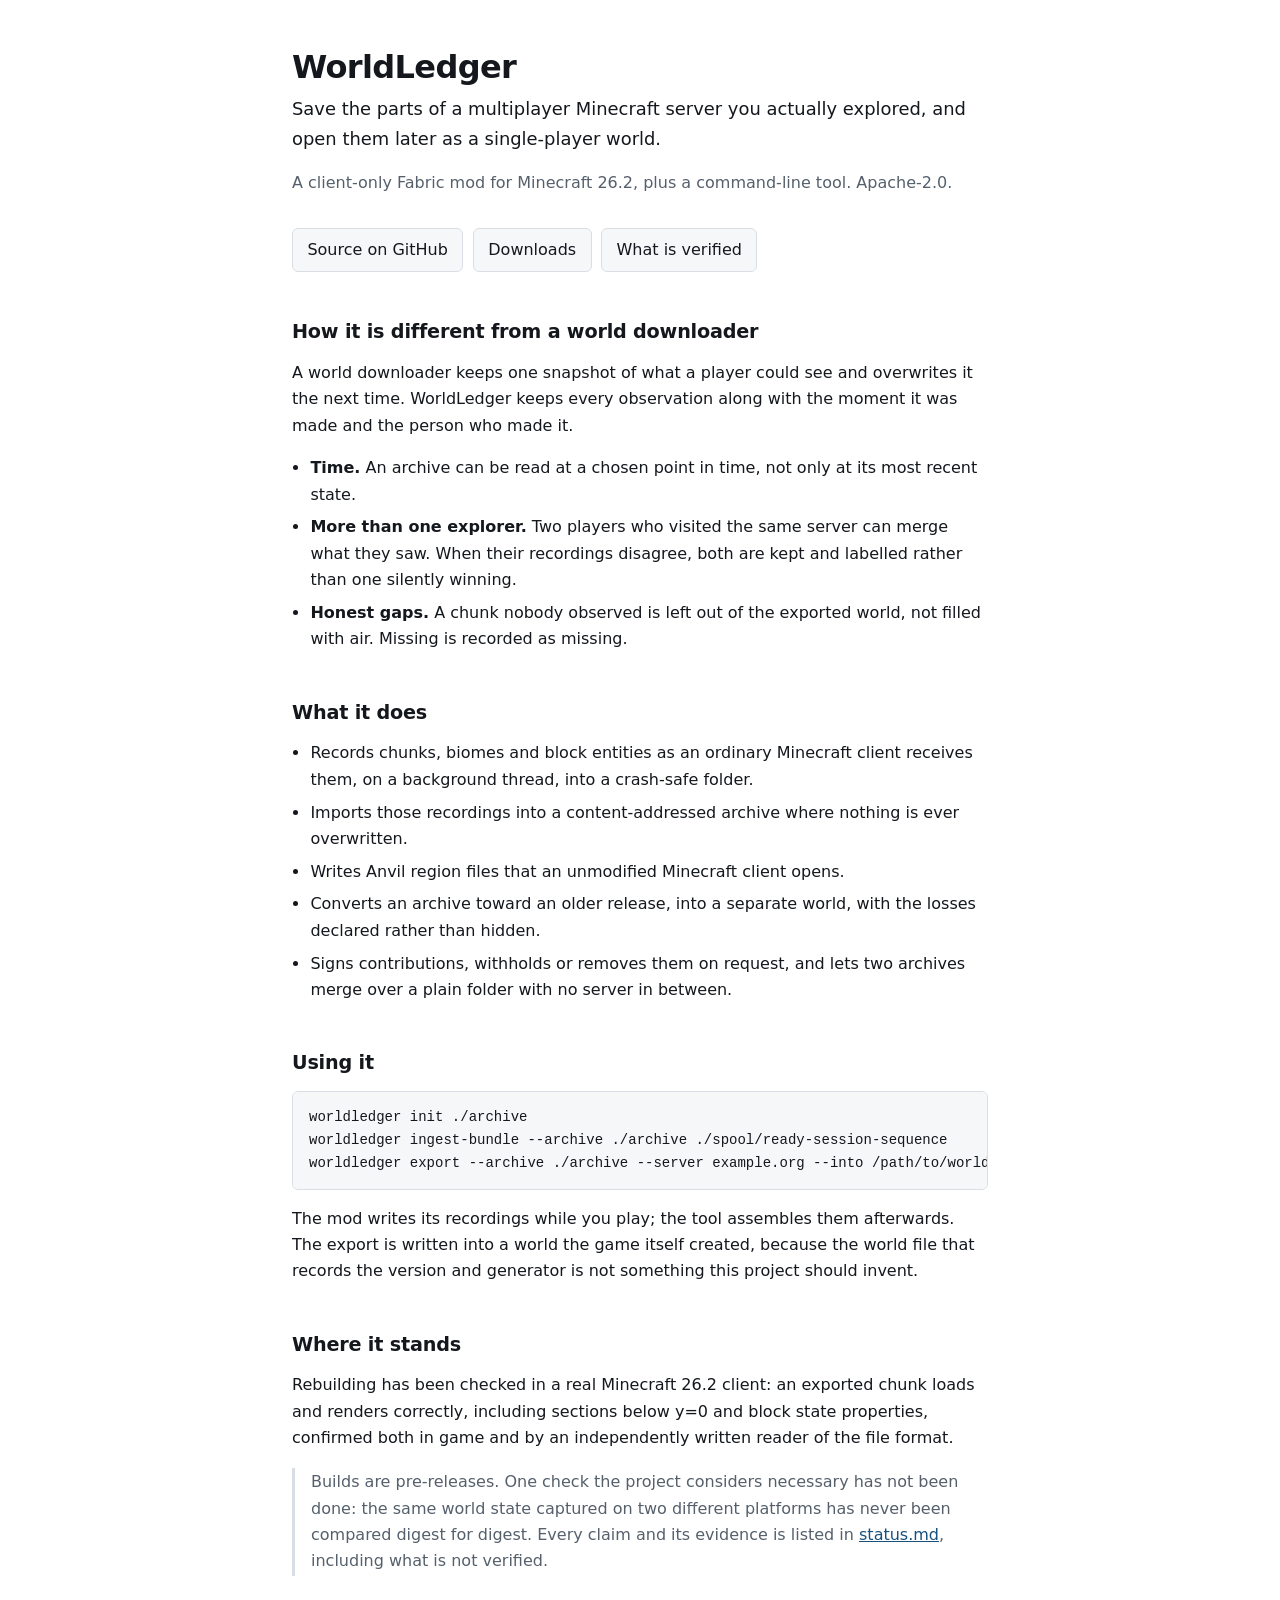
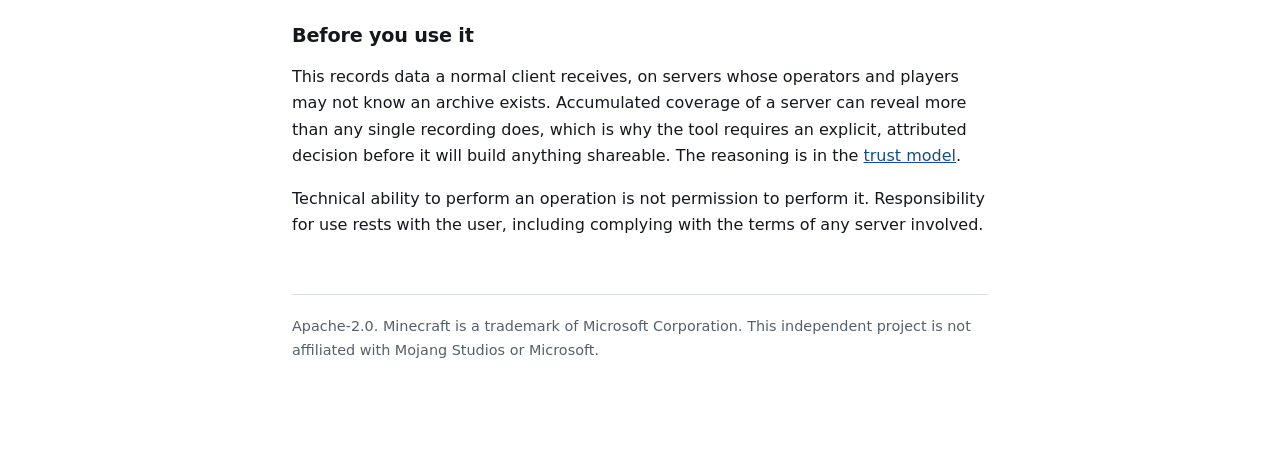
==== site/index.html @ 488b2667 "Publish a page a search engine can index, and say what this is in plain words A repository page is i" ====
<!doctype html>
<html lang="en">
<head>
<meta charset="utf-8">
<meta name="viewport" content="width=device-width, initial-scale=1">
<title>WorldLedger - save and rebuild a multiplayer Minecraft world you explored</title>
<meta name="description" content="A client-only Fabric mod for Minecraft 26.2 that records the chunks you actually see on a multiplayer server, and a command-line tool that turns those recordings into a world you can open in single player. Keeps every observation with its time and contributor instead of overwriting.">
<link rel="canonical" href="https://tonylu786.github.io/WorldLedger/">

<meta property="og:type" content="website">
<meta property="og:site_name" content="WorldLedger">
<meta property="og:title" content="WorldLedger - save and rebuild a multiplayer Minecraft world you explored">
<meta property="og:description" content="Record the chunks you see on a Minecraft multiplayer server and rebuild them as a single-player world. Keeps every observation with its time and contributor instead of overwriting.">
<meta property="og:url" content="https://tonylu786.github.io/WorldLedger/">
<meta name="twitter:card" content="summary">

<script type="application/ld+json">
{
  "@context": "https://schema.org",
  "@type": "SoftwareApplication",
  "name": "WorldLedger",
  "applicationCategory": "UtilitiesApplication",
  "operatingSystem": "Windows, macOS, Linux",
  "description": "A client-only Fabric mod for Minecraft 26.2 that records observed chunks on a multiplayer server, and a command-line tool that rebuilds them into a single-player world.",
  "url": "https://tonylu786.github.io/WorldLedger/",
  "codeRepository": "https://github.com/TonyLu786/WorldLedger",
  "programmingLanguage": ["Go", "Java"],
  "license": "https://www.apache.org/licenses/LICENSE-2.0",
  "isAccessibleForFree": true
}
</script>

<style>
:root {
  color-scheme: light dark;
  --ink: #14181d;
  --muted: #55606c;
  --line: #d9dee4;
  --bg: #ffffff;
  --panel: #f5f7f9;
  --link: #16507d;
}
@media (prefers-color-scheme: dark) {
  :root {
    --ink: #e6e9ed;
    --muted: #9aa5b1;
    --line: #2b3239;
    --bg: #0e1216;
    --panel: #161c22;
    --link: #7fb6e6;
  }
}
* { box-sizing: border-box; }
body {
  margin: 0;
  background: var(--bg);
  color: var(--ink);
  font: 16px/1.65 system-ui, -apple-system, "Segoe UI", Roboto, sans-serif;
}
main { max-width: 46rem; margin: 0 auto; padding: 3rem 1.25rem 5rem; }
h1 { font-size: 2rem; line-height: 1.2; margin: 0 0 .5rem; letter-spacing: -.02em; }
h2 { font-size: 1.2rem; margin: 2.75rem 0 .75rem; letter-spacing: -.01em; }
p { margin: 0 0 1rem; }
.lede { font-size: 1.12rem; color: var(--ink); }
.sub { color: var(--muted); margin-bottom: 2rem; }
a { color: var(--link); }
ul { padding-left: 1.15rem; margin: 0 0 1rem; }
li { margin-bottom: .4rem; }
pre {
  background: var(--panel);
  border: 1px solid var(--line);
  border-radius: 6px;
  padding: .85rem 1rem;
  overflow-x: auto;
  font-size: .875rem;
  margin: 0 0 1rem;
}
code { font-family: ui-monospace, SFMono-Regular, Menlo, Consolas, monospace; }
.note {
  border-left: 3px solid var(--line);
  padding: .1rem 0 .1rem 1rem;
  color: var(--muted);
  margin: 0 0 1rem;
}
.actions { display: flex; flex-wrap: wrap; gap: .6rem; margin: 1.5rem 0 0; }
.actions a {
  display: inline-block;
  border: 1px solid var(--line);
  border-radius: 6px;
  padding: .5rem .9rem;
  text-decoration: none;
  color: var(--ink);
  background: var(--panel);
}
footer { border-top: 1px solid var(--line); margin-top: 3.5rem; padding-top: 1.25rem; color: var(--muted); font-size: .9rem; }
</style>
</head>
<body>
<main>
  <h1>WorldLedger</h1>
  <p class="lede">Save the parts of a multiplayer Minecraft server you actually explored, and open them later as a single-player world.</p>
  <p class="sub">A client-only Fabric mod for Minecraft 26.2, plus a command-line tool. Apache-2.0.</p>

  <div class="actions">
    <a href="https://github.com/TonyLu786/WorldLedger">Source on GitHub</a>
    <a href="https://github.com/TonyLu786/WorldLedger/releases">Downloads</a>
    <a href="https://github.com/TonyLu786/WorldLedger/blob/main/docs/status.md">What is verified</a>
  </div>

  <h2>How it is different from a world downloader</h2>
  <p>A world downloader keeps one snapshot of what a player could see and overwrites it the next time. WorldLedger keeps every observation along with the moment it was made and the person who made it.</p>
  <ul>
    <li><strong>Time.</strong> An archive can be read at a chosen point in time, not only at its most recent state.</li>
    <li><strong>More than one explorer.</strong> Two players who visited the same server can merge what they saw. When their recordings disagree, both are kept and labelled rather than one silently winning.</li>
    <li><strong>Honest gaps.</strong> A chunk nobody observed is left out of the exported world, not filled with air. Missing is recorded as missing.</li>
  </ul>

  <h2>What it does</h2>
  <ul>
    <li>Records chunks, biomes and block entities as an ordinary Minecraft client receives them, on a background thread, into a crash-safe folder.</li>
    <li>Imports those recordings into a content-addressed archive where nothing is ever overwritten.</li>
    <li>Writes Anvil region files that an unmodified Minecraft client opens.</li>
    <li>Converts an archive toward an older release, into a separate world, with the losses declared rather than hidden.</li>
    <li>Signs contributions, withholds or removes them on request, and lets two archives merge over a plain folder with no server in between.</li>
  </ul>

  <h2>Using it</h2>
  <pre><code>worldledger init ./archive
worldledger ingest-bundle --archive ./archive ./spool/ready-session-sequence
worldledger export --archive ./archive --server example.org --into /path/to/world</code></pre>
  <p>The mod writes its recordings while you play; the tool assembles them afterwards. The export is written into a world the game itself created, because the world file that records the version and generator is not something this project should invent.</p>

  <h2>Where it stands</h2>
  <p>Rebuilding has been checked in a real Minecraft 26.2 client: an exported chunk loads and renders correctly, including sections below y=0 and block state properties, confirmed both in game and by an independently written reader of the file format.</p>
  <p class="note">Builds are pre-releases. One check the project considers necessary has not been done: the same world state captured on two different platforms has never been compared digest for digest. Every claim and its evidence is listed in <a href="https://github.com/TonyLu786/WorldLedger/blob/main/docs/status.md">status.md</a>, including what is not verified.</p>

  <h2>Before you use it</h2>
  <p>This records data a normal client receives, on servers whose operators and players may not know an archive exists. Accumulated coverage of a server can reveal more than any single recording does, which is why the tool requires an explicit, attributed decision before it will build anything shareable. The reasoning is in the <a href="https://github.com/TonyLu786/WorldLedger/blob/main/docs/trust-model.md">trust model</a>.</p>
  <p>Technical ability to perform an operation is not permission to perform it. Responsibility for use rests with the user, including complying with the terms of any server involved.</p>

  <footer>
    <p>Apache-2.0. Minecraft is a trademark of Microsoft Corporation. This independent project is not affiliated with Mojang Studios or Microsoft.</p>
  </footer>
</main>
</body>
</html>
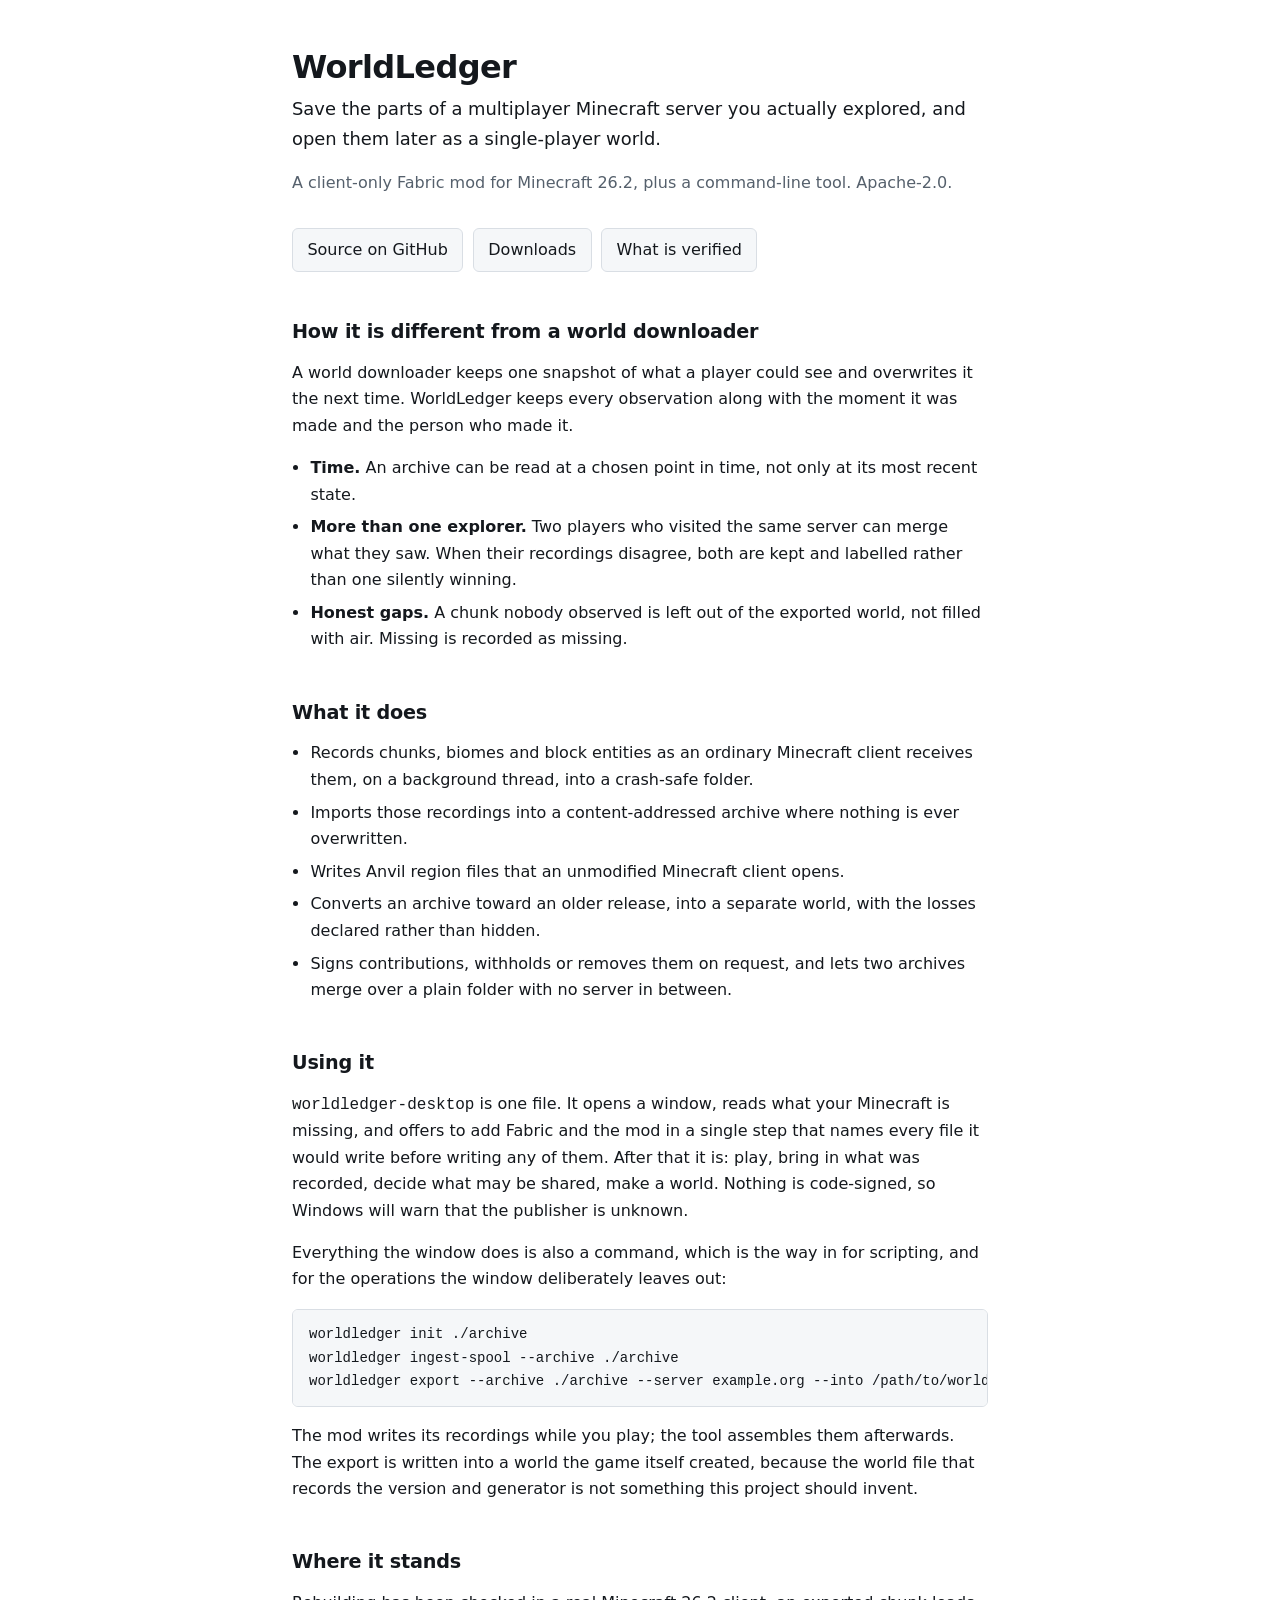
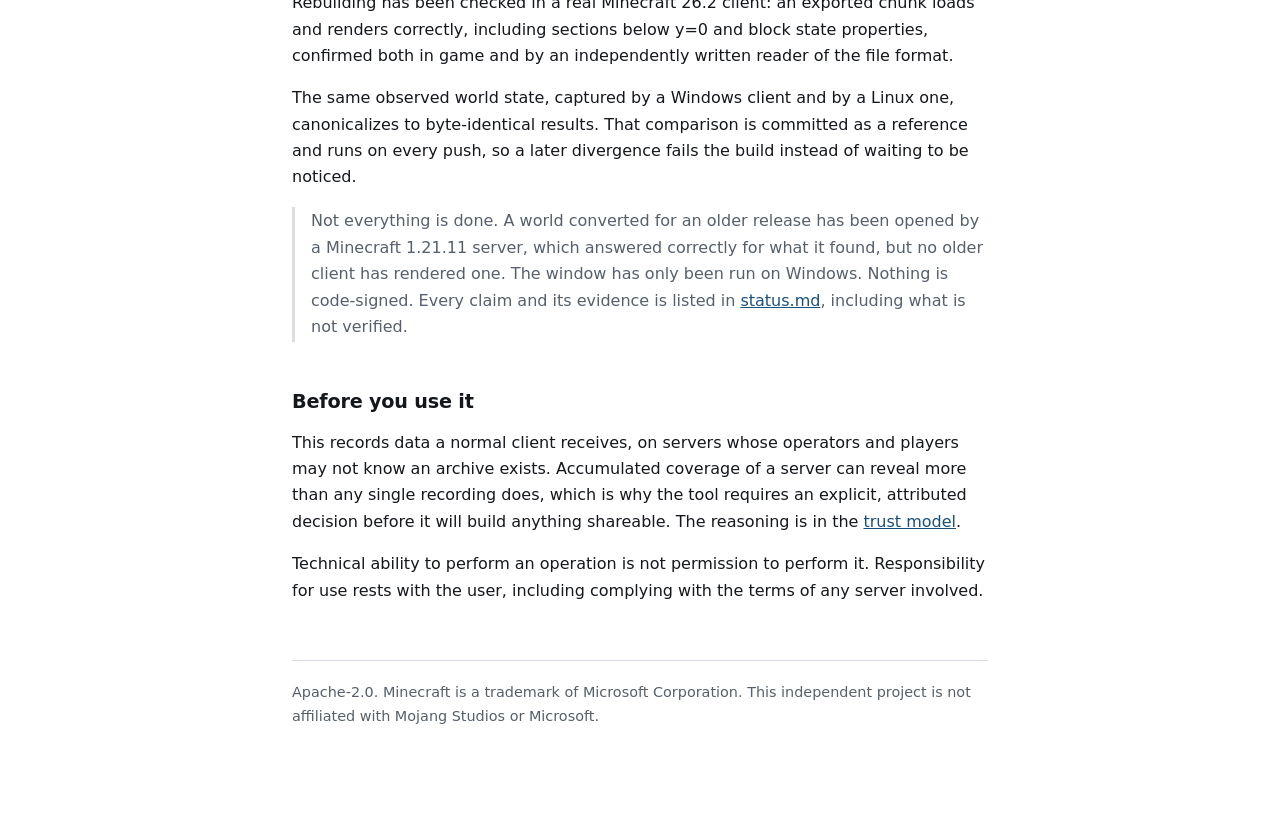
==== commit 2fdfbacf: "Correct the numbers and claims that the last two changes made false A review of every figure in stat" ====
--- a/site/index.html
+++ b/site/index.html
@@ -125,14 +125,17 @@
   </ul>
 
   <h2>Using it</h2>
+  <p><code>worldledger-desktop</code> is one file. It opens a window, reads what your Minecraft is missing, and offers to add Fabric and the mod in a single step that names every file it would write before writing any of them. After that it is: play, bring in what was recorded, decide what may be shared, make a world. Nothing is code-signed, so Windows will warn that the publisher is unknown.</p>
+  <p>Everything the window does is also a command, which is the way in for scripting, and for the operations the window deliberately leaves out:</p>
   <pre><code>worldledger init ./archive
-worldledger ingest-bundle --archive ./archive ./spool/ready-session-sequence
+worldledger ingest-spool --archive ./archive
 worldledger export --archive ./archive --server example.org --into /path/to/world</code></pre>
   <p>The mod writes its recordings while you play; the tool assembles them afterwards. The export is written into a world the game itself created, because the world file that records the version and generator is not something this project should invent.</p>
 
   <h2>Where it stands</h2>
   <p>Rebuilding has been checked in a real Minecraft 26.2 client: an exported chunk loads and renders correctly, including sections below y=0 and block state properties, confirmed both in game and by an independently written reader of the file format.</p>
-  <p class="note">Builds are pre-releases. One check the project considers necessary has not been done: the same world state captured on two different platforms has never been compared digest for digest. Every claim and its evidence is listed in <a href="https://github.com/TonyLu786/WorldLedger/blob/main/docs/status.md">status.md</a>, including what is not verified.</p>
+  <p>The same observed world state, captured by a Windows client and by a Linux one, canonicalizes to byte-identical results. That comparison is committed as a reference and runs on every push, so a later divergence fails the build instead of waiting to be noticed.</p>
+  <p class="note">Not everything is done. A world converted for an older release has been opened by a Minecraft 1.21.11 server, which answered correctly for what it found, but no older client has rendered one. The window has only been run on Windows. Nothing is code-signed. Every claim and its evidence is listed in <a href="https://github.com/TonyLu786/WorldLedger/blob/main/docs/status.md">status.md</a>, including what is not verified.</p>
 
   <h2>Before you use it</h2>
   <p>This records data a normal client receives, on servers whose operators and players may not know an archive exists. Accumulated coverage of a server can reveal more than any single recording does, which is why the tool requires an explicit, attributed decision before it will build anything shareable. The reasoning is in the <a href="https://github.com/TonyLu786/WorldLedger/blob/main/docs/trust-model.md">trust model</a>.</p>
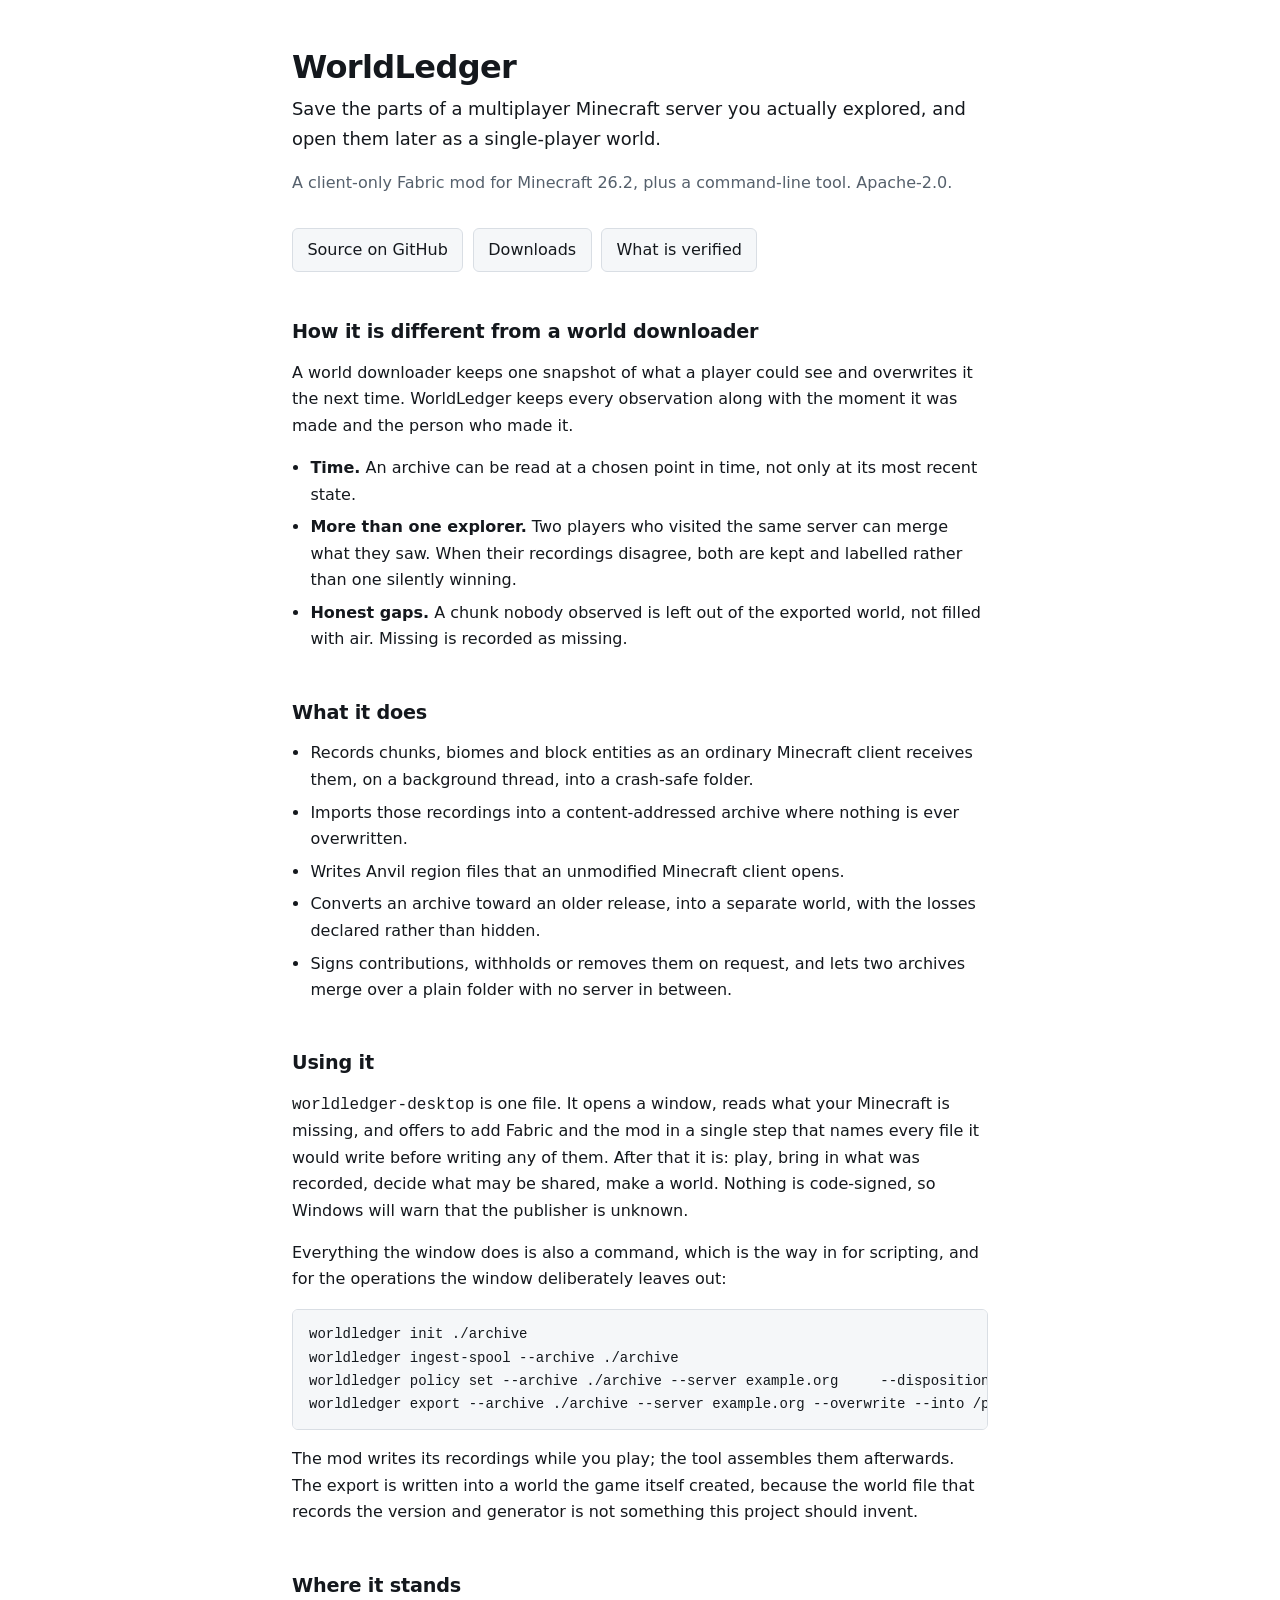
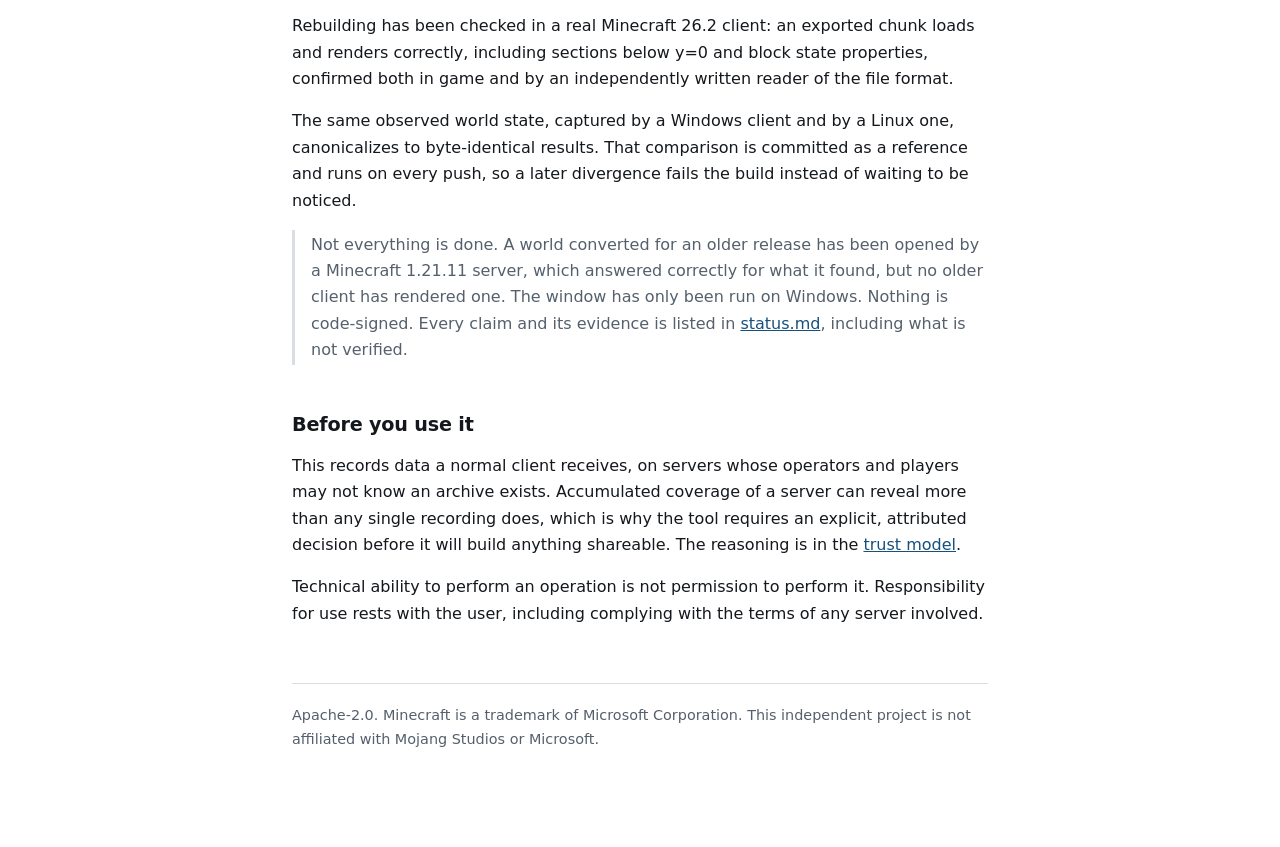
==== commit 14f07725: "Make the documented paths run, and the release note reach a release The README's six-step path could" ====
--- a/site/index.html
+++ b/site/index.html
@@ -129,7 +129,8 @@
   <p>Everything the window does is also a command, which is the way in for scripting, and for the operations the window deliberately leaves out:</p>
   <pre><code>worldledger init ./archive
 worldledger ingest-spool --archive ./archive
-worldledger export --archive ./archive --server example.org --into /path/to/world</code></pre>
+worldledger policy set --archive ./archive --server example.org     --disposition private --declared-by your-name
+worldledger export --archive ./archive --server example.org --overwrite --into /path/to/world</code></pre>
   <p>The mod writes its recordings while you play; the tool assembles them afterwards. The export is written into a world the game itself created, because the world file that records the version and generator is not something this project should invent.</p>
 
   <h2>Where it stands</h2>
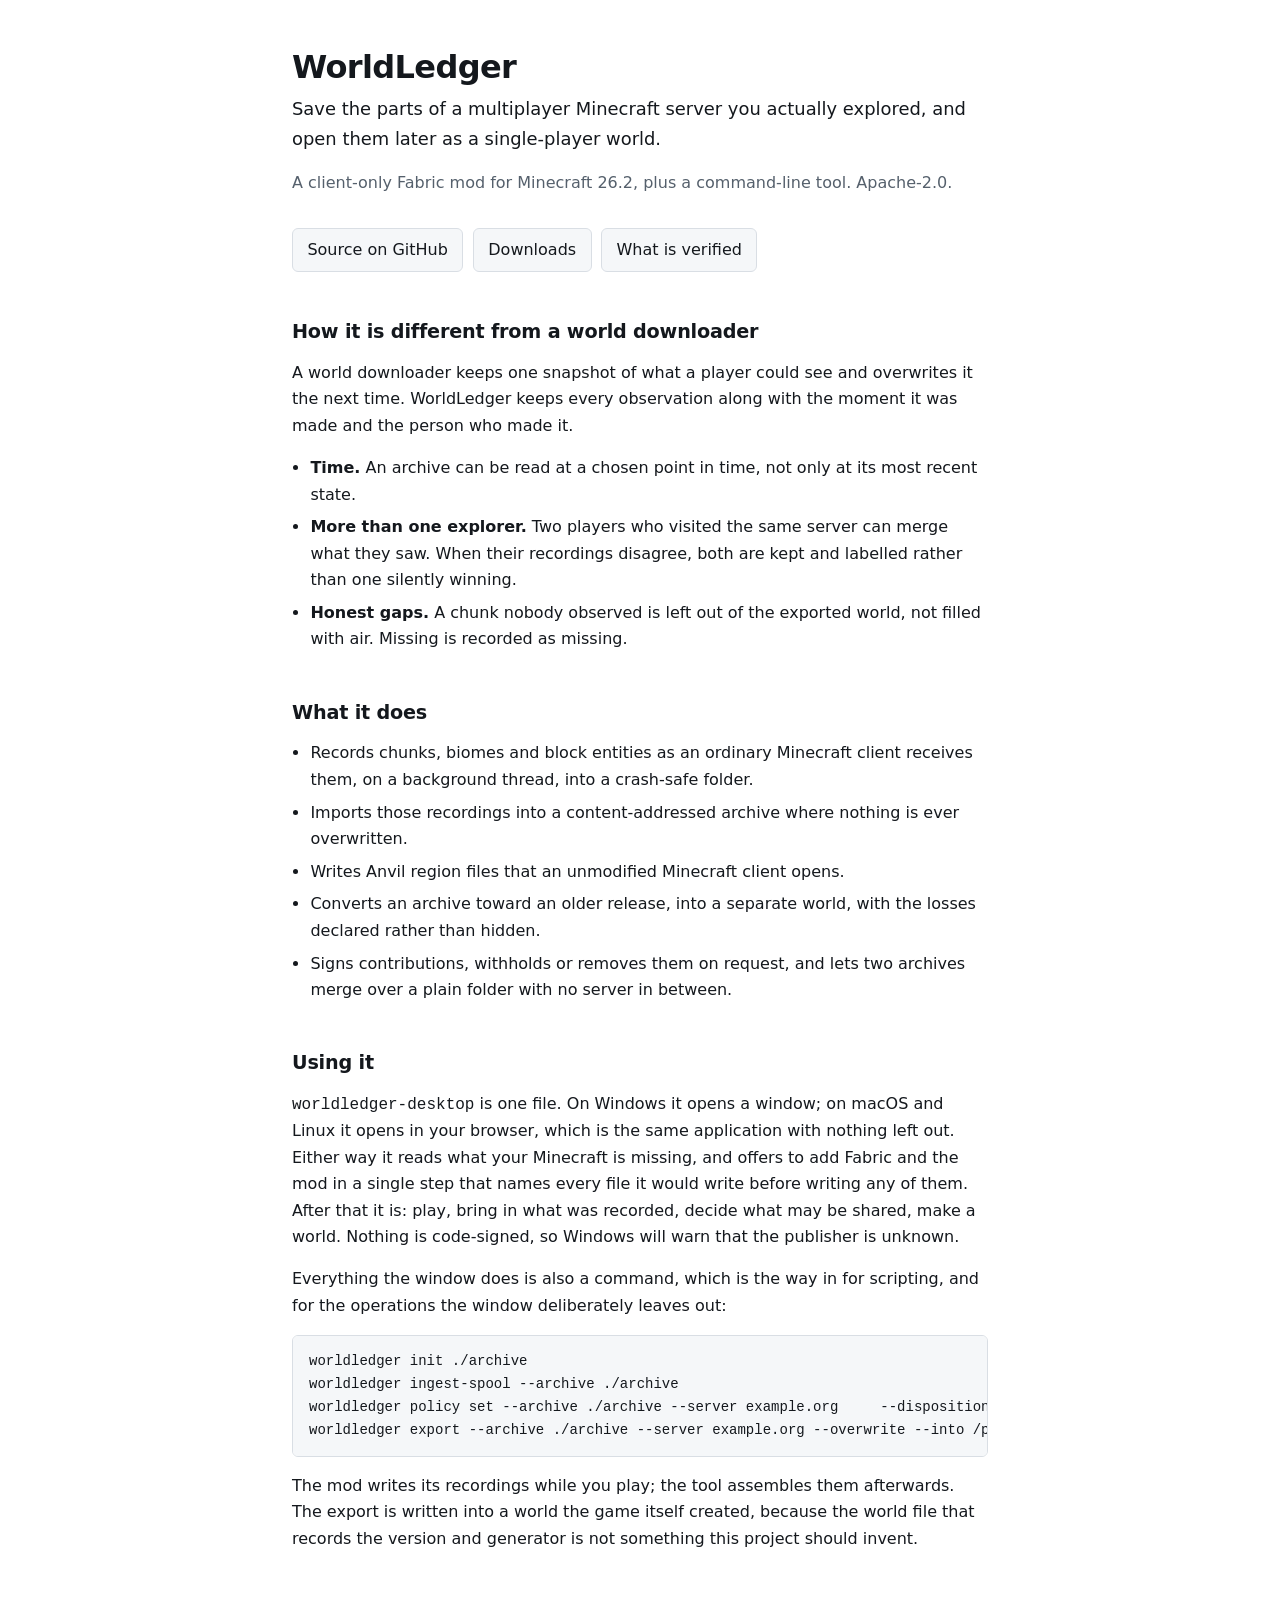
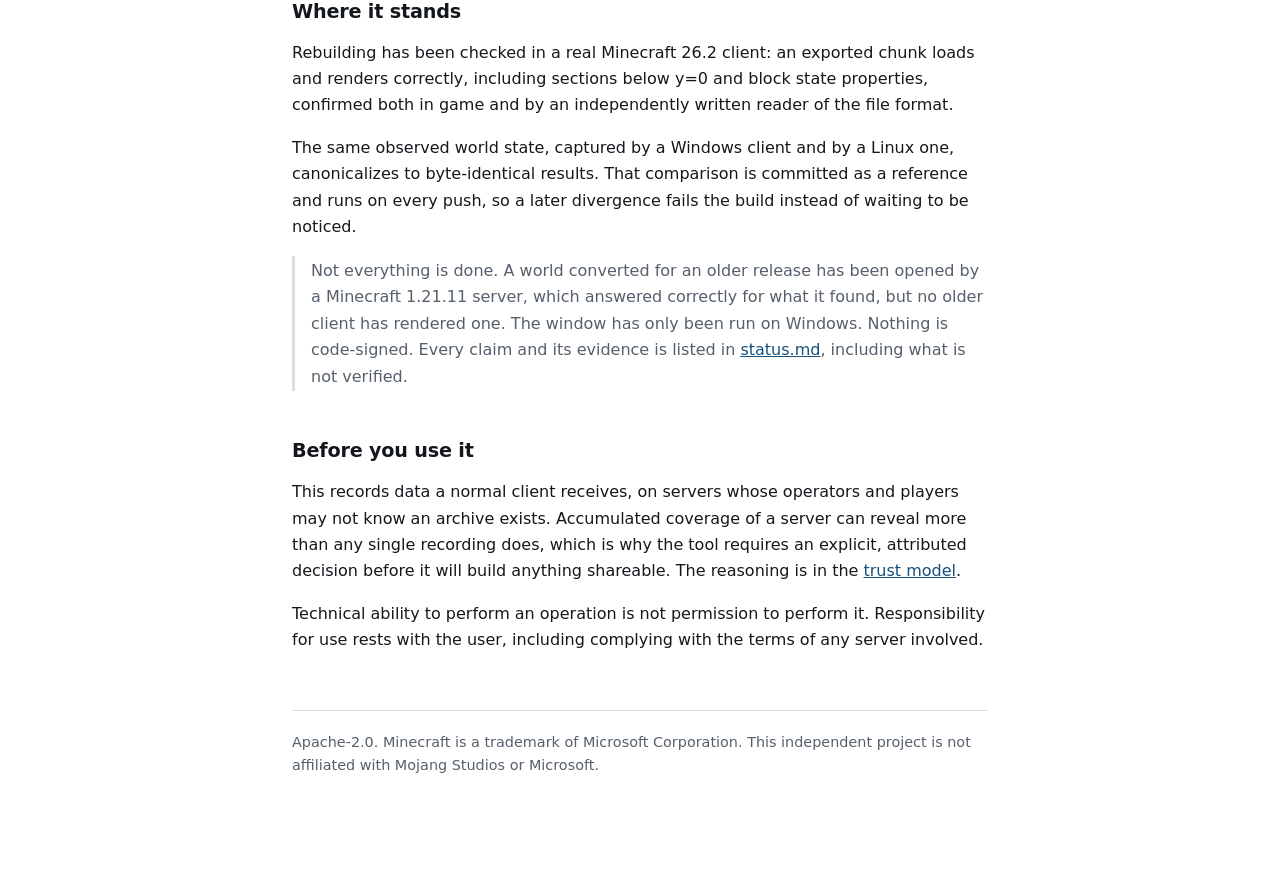
==== commit 22533296: "Store a bundle's components several at a time, and say what the platforms actually get Importing one" ====
--- a/site/index.html
+++ b/site/index.html
@@ -125,7 +125,7 @@
   </ul>
 
   <h2>Using it</h2>
-  <p><code>worldledger-desktop</code> is one file. It opens a window, reads what your Minecraft is missing, and offers to add Fabric and the mod in a single step that names every file it would write before writing any of them. After that it is: play, bring in what was recorded, decide what may be shared, make a world. Nothing is code-signed, so Windows will warn that the publisher is unknown.</p>
+  <p><code>worldledger-desktop</code> is one file. On Windows it opens a window; on macOS and Linux it opens in your browser, which is the same application with nothing left out. Either way it reads what your Minecraft is missing, and offers to add Fabric and the mod in a single step that names every file it would write before writing any of them. After that it is: play, bring in what was recorded, decide what may be shared, make a world. Nothing is code-signed, so Windows will warn that the publisher is unknown.</p>
   <p>Everything the window does is also a command, which is the way in for scripting, and for the operations the window deliberately leaves out:</p>
   <pre><code>worldledger init ./archive
 worldledger ingest-spool --archive ./archive
